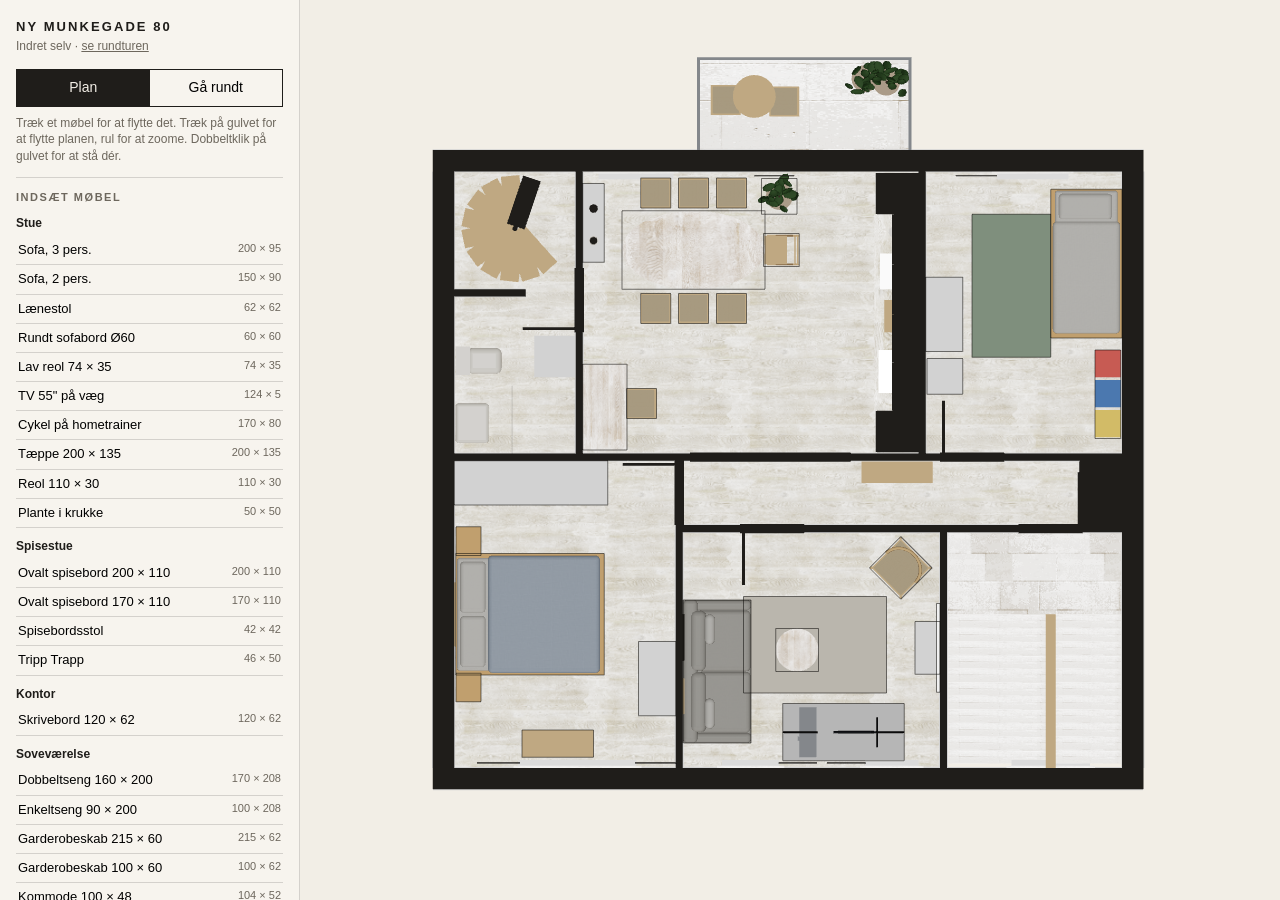
==== planner.html @ a4afc51c "Add planner: move, turn and add furniture on the plan, walk through the rooms planner.html reuses th" ====
<!doctype html>
<html lang="da">
<head>
  <meta charset="utf-8" />
  <meta name="viewport" content="width=device-width, initial-scale=1" />
  <title>Ny Munkegade 80 · Indret selv</title>
  <link rel="icon" href="data:," />
  <link rel="stylesheet" href="css/planner.css" />
  <script type="importmap">
    { "imports": { "three": "./lib/three.module.min.js" } }
  </script>
</head>
<body>
  <aside class="side">
    <header>
      <h1>Ny Munkegade 80</h1>
      <p>Indret selv · <a href="index.html">se rundturen</a></p>
    </header>

    <div class="modes" role="tablist">
      <button id="mode-plan" class="on">Plan</button>
      <button id="mode-walk">Gå rundt</button>
    </div>
    <p class="hint" id="hint"></p>

    <section id="sel" class="card" hidden>
      <h2 id="sel-name"></h2>
      <p id="sel-dims" class="dims"></p>
      <p id="sel-warn" class="warn" hidden>Overlapper en væg eller et andet møbel</p>
      <div class="row" id="sel-size" hidden>
        <label>B <input id="sel-w" type="number" min="5" max="600" step="1" /></label>
        <label>D <input id="sel-d" type="number" min="2" max="600" step="1" /></label>
        <label>H <input id="sel-h" type="number" min="1" max="250" step="1" /></label>
      </div>
      <div class="btns">
        <button data-act="rot90" title="R">Drej 90°</button>
        <button data-act="rot180" title="F">Vend 180°</button>
        <button data-act="rotL" title="Q">−15°</button>
        <button data-act="rotR" title="E">+15°</button>
        <button data-act="mirror" title="M">Spejlvend</button>
        <button data-act="dup" title="Ctrl+D">Kopiér</button>
        <button data-act="del" title="Delete" class="danger">Slet</button>
      </div>
    </section>

    <section class="card">
      <h2>Indsæt møbel</h2>
      <div id="catalog"></div>
    </section>

    <section class="card">
      <h2>Eget møbel med mål</h2>
      <form id="custom">
        <label class="full">Navn <input name="name" type="text" maxlength="30" placeholder="Fx ny sofa" required /></label>
        <div class="row">
          <label>Bredde <input name="w" type="number" min="5" max="600" step="1" placeholder="cm" required /></label>
          <label>Dybde <input name="d" type="number" min="2" max="600" step="1" placeholder="cm" required /></label>
          <label>Højde <input name="h" type="number" min="1" max="250" step="1" placeholder="cm" required /></label>
        </div>
        <div class="row">
          <label>Farve <input name="color" type="color" value="#c9b79a" /></label>
          <label class="grow">Billede (valgfrit) <input name="img" type="file" accept="image/*" /></label>
        </div>
        <p class="err" id="custom-err" hidden></p>
        <button type="submit">Indsæt</button>
      </form>
    </section>

    <section class="card">
      <h2>Indretning</h2>
      <p class="small" id="save-state">Gemmes automatisk i denne browser.</p>
      <div class="btns">
        <button id="export">Eksportér</button>
        <button id="import">Importér</button>
        <button id="reset" class="danger">Nulstil til forslag</button>
      </div>
      <input id="import-file" type="file" accept="application/json,.json" hidden />
    </section>
  </aside>

  <main class="stage">
    <canvas id="view"></canvas>
    <div id="labels"></div>
    <div class="loading" id="loading">Tegner planen…</div>
  </main>

  <script type="module" src="js/planner.js"></script>
</body>
</html>
---- css/planner.css ----
:root { --paper: #f2eee6; --ink: #1f1d1a; --muted: #6d675d; --line: rgba(31,29,26,.16); --accent: #1f6feb; --bad: #c0392b; }
* { box-sizing: border-box; }
[hidden] { display: none !important; }
html, body { margin: 0; height: 100%; background: var(--paper); color: var(--ink); font: 14px/1.4 "Helvetica Neue", Helvetica, Arial, sans-serif; -webkit-font-smoothing: antialiased; }
body { display: grid; grid-template-columns: 300px 1fr; overflow: hidden; }

.side { height: 100vh; overflow-y: auto; padding: 18px 16px 28px; border-right: 1px solid var(--line); background: #f7f4ee; }
.side header h1 { margin: 0; font-size: 13px; letter-spacing: .16em; text-transform: uppercase; }
.side header p { margin: 2px 0 14px; font-size: 12px; color: var(--muted); }
a { color: inherit; }

.modes { display: grid; grid-template-columns: 1fr 1fr; border: 1px solid var(--ink); }
.modes button { border: 0; background: transparent; padding: 8px; font: inherit; cursor: pointer; }
.modes button.on { background: var(--ink); color: var(--paper); }
.hint { font-size: 12px; color: var(--muted); margin: 8px 0 12px; min-height: 34px; }

.card { border-top: 1px solid var(--line); padding: 12px 0; }
.card h2 { margin: 0 0 8px; font-size: 11px; letter-spacing: .14em; text-transform: uppercase; color: var(--muted); font-weight: 600; }
.dims { margin: 0 0 8px; font-size: 13px; }
.warn { margin: 0 0 8px; font-size: 12px; color: var(--bad); }
.small { font-size: 12px; color: var(--muted); margin: 0 0 8px; }
.err { font-size: 12px; color: var(--bad); margin: 0 0 8px; }

.btns { display: flex; flex-wrap: wrap; gap: 6px; }
button { font: inherit; }
.btns button, form button { border: 1px solid var(--ink); background: transparent; padding: 5px 9px; font-size: 12px; cursor: pointer; }
.btns button:hover, form button:hover, .cat button:hover { background: var(--ink); color: var(--paper); }
.btns .danger { border-color: var(--bad); color: var(--bad); }
.btns .danger:hover { background: var(--bad); color: #fff; }

.cat h3 { margin: 10px 0 4px; font-size: 12px; font-weight: 600; }
.cat button { display: flex; justify-content: space-between; gap: 8px; width: 100%; text-align: left; border: 0; border-bottom: 1px solid var(--line); background: transparent; padding: 5px 2px; font-size: 13px; cursor: pointer; }
.cat button span { color: var(--muted); font-size: 11px; white-space: nowrap; }
.cat button:hover span { color: inherit; }

form label { display: grid; gap: 3px; font-size: 11px; color: var(--muted); }
form .full { margin-bottom: 8px; }
.row { display: flex; gap: 8px; margin-bottom: 8px; }
.row label { flex: 1; min-width: 0; display: grid; gap: 3px; font-size: 11px; color: var(--muted); }
.row .grow { flex: 2; }
input[type=text], input[type=number] { width: 100%; padding: 5px 6px; border: 1px solid var(--line); background: #fff; font: inherit; font-size: 13px; }
input[type=color] { width: 100%; height: 29px; padding: 0; border: 1px solid var(--line); background: #fff; }
input[type=file] { font-size: 11px; width: 100%; }

.stage { position: relative; height: 100vh; overflow: hidden; }
#view { position: absolute; inset: 0; width: 100%; height: 100%; display: block; touch-action: none; }
#labels { position: absolute; inset: 0; pointer-events: none; overflow: hidden; }
.lab { position: absolute; transform: translate(-50%, -50%); padding: 2px 6px; font-size: 11px; white-space: nowrap; background: var(--ink); color: var(--paper); }
.lab { z-index: 2; }
.lab.gap { z-index: 1; background: rgba(247,244,238,.92); color: var(--ink); border: 1px solid var(--line); }
.lab.bad { background: var(--bad); color: #fff; }
.loading { position: absolute; inset: 0; display: grid; place-items: center; background: var(--paper); font-size: 12px; letter-spacing: .2em; text-transform: uppercase; color: var(--muted); transition: opacity .5s; }
.loading.done { opacity: 0; pointer-events: none; }

@media (max-width: 760px) {
  body { grid-template-columns: 1fr; grid-template-rows: 55vh 45vh; }
  .stage { height: 55vh; grid-row: 1; }
  .side { height: 45vh; grid-row: 2; border-right: 0; border-top: 1px solid var(--line); }
}
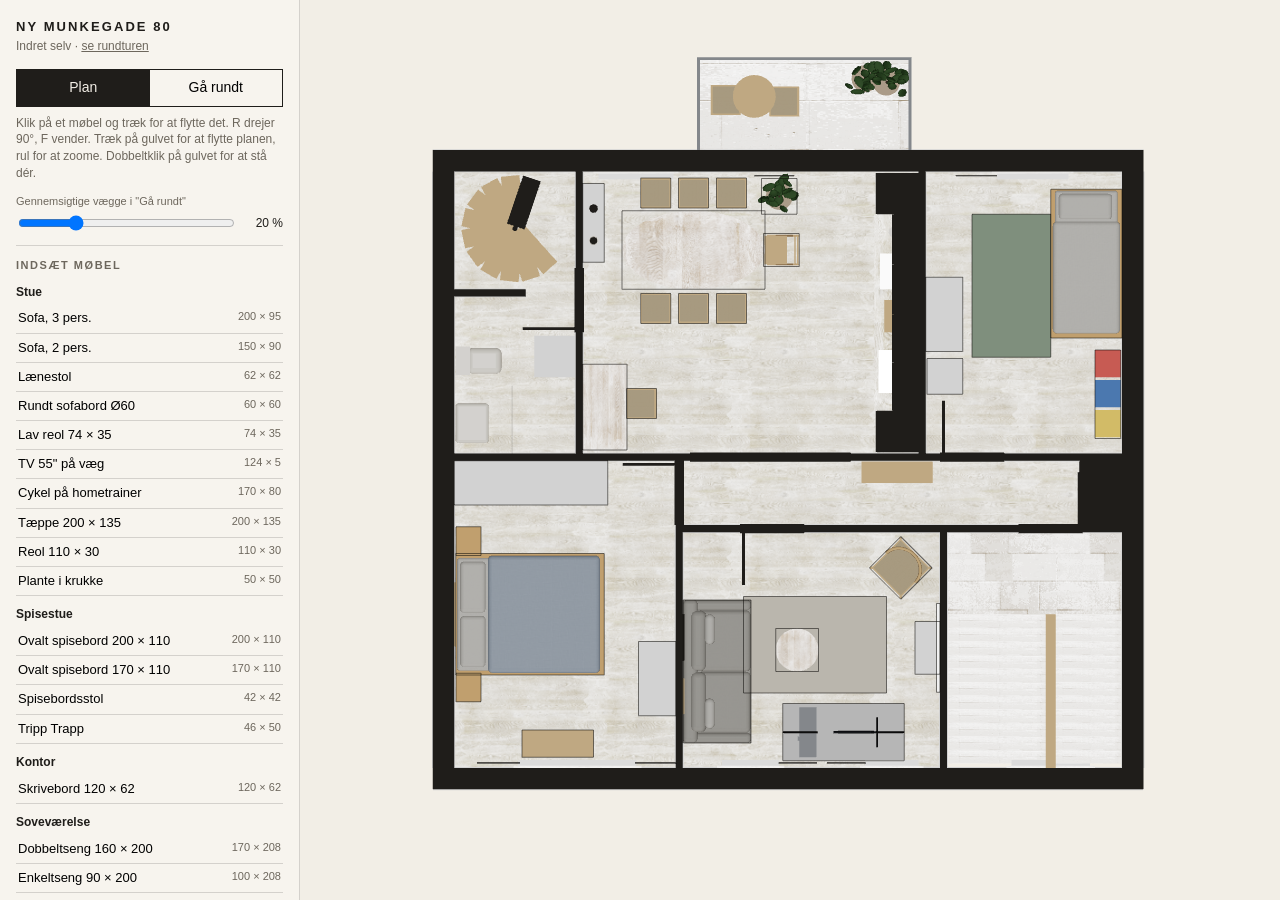
==== commit daf3feb0: "Planner: move furniture while walking, see-through walls, cache-busting Furniture can now be dragged" ====
--- a/planner.html
+++ b/planner.html
@@ -5,7 +5,7 @@
   <meta name="viewport" content="width=device-width, initial-scale=1" />
   <title>Ny Munkegade 80 · Indret selv</title>
   <link rel="icon" href="data:," />
-  <link rel="stylesheet" href="css/planner.css" />
+  <link rel="stylesheet" href="css/planner.css?v=4" />
   <script type="importmap">
     { "imports": { "three": "./lib/three.module.min.js" } }
   </script>
@@ -22,6 +22,9 @@
       <button id="mode-walk">Gå rundt</button>
     </div>
     <p class="hint" id="hint"></p>
+    <label class="slider">Gennemsigtige vægge i "Gå rundt"
+      <span><input id="walls" type="range" min="0" max="80" step="5" value="20" /><b id="walls-val">20 %</b></span>
+    </label>
 
     <section id="sel" class="card" hidden>
       <h2 id="sel-name"></h2>
@@ -81,9 +84,10 @@
   <main class="stage">
     <canvas id="view"></canvas>
     <div id="labels"></div>
+    <div id="toast" class="toast" hidden></div>
     <div class="loading" id="loading">Tegner planen…</div>
   </main>
 
-  <script type="module" src="js/planner.js"></script>
+  <script type="module" src="js/planner.js?v=4"></script>
 </body>
 </html>
--- a/css/planner.css
+++ b/css/planner.css
@@ -57,3 +57,10 @@
   .stage { height: 55vh; grid-row: 1; }
   .side { height: 45vh; grid-row: 2; border-right: 0; border-top: 1px solid var(--line); }
 }
+
+.toast { position: absolute; left: 50%; top: 18px; transform: translateX(-50%); padding: 8px 14px; background: var(--ink); color: var(--paper); font-size: 13px; z-index: 5; }
+
+.slider { display: grid; gap: 4px; font-size: 11px; color: var(--muted); margin-bottom: 12px; }
+.slider span { display: flex; align-items: center; gap: 8px; }
+.slider input { flex: 1; }
+.slider b { font-weight: 400; color: var(--ink); min-width: 38px; text-align: right; font-size: 12px; }
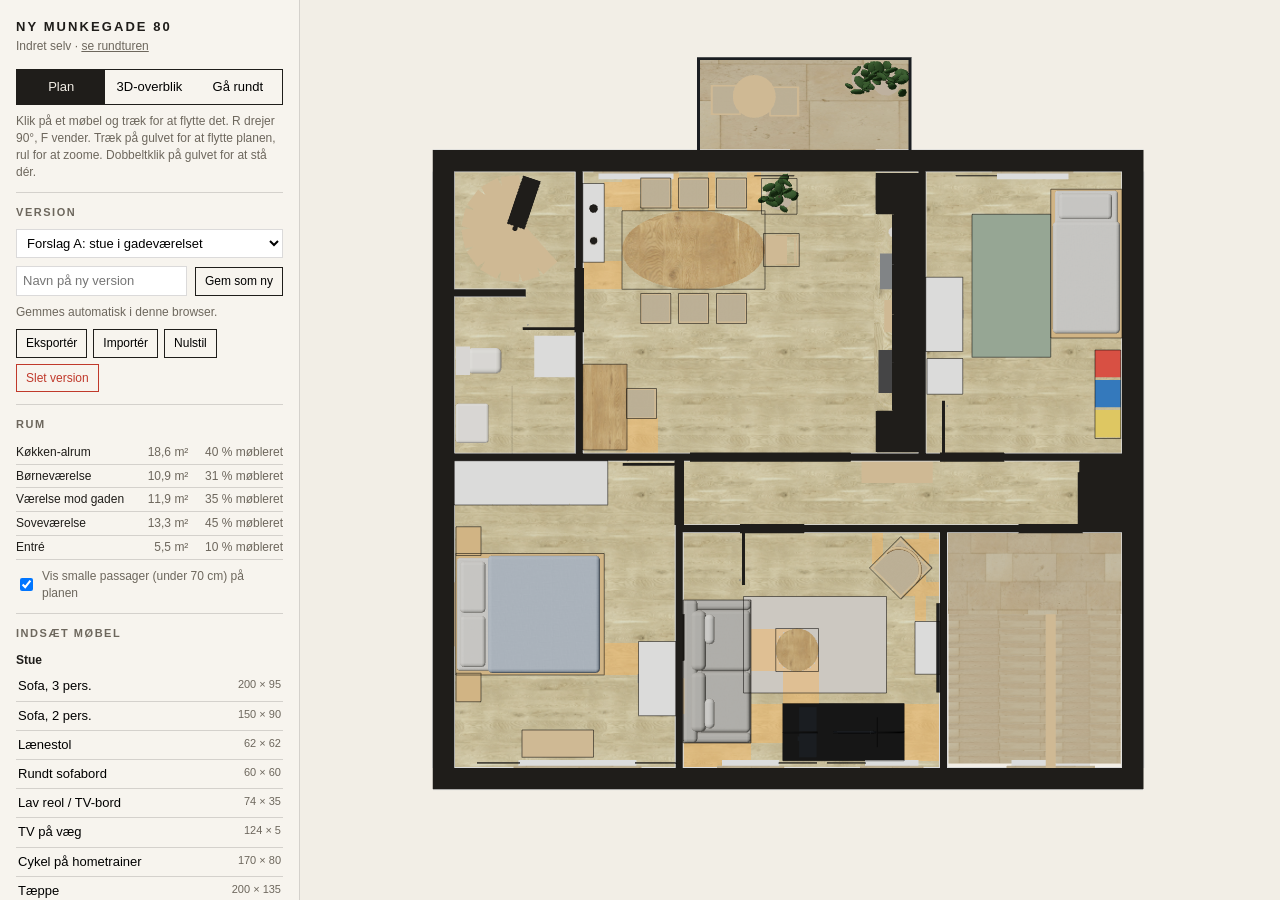
==== commit 8cc0eaa9: "Planner: room overview, resizable furniture, versions, 3D overview, room colours - furnished share p" ====
--- a/planner.html
+++ b/planner.html
@@ -5,7 +5,7 @@
   <meta name="viewport" content="width=device-width, initial-scale=1" />
   <title>Ny Munkegade 80 · Indret selv</title>
   <link rel="icon" href="data:," />
-  <link rel="stylesheet" href="css/planner.css?v=4" />
+  <link rel="stylesheet" href="css/planner.css?v=5" />
   <script type="importmap">
     { "imports": { "three": "./lib/three.module.min.js" } }
   </script>
@@ -17,23 +17,42 @@
       <p>Indret selv · <a href="index.html">se rundturen</a></p>
     </header>
 
-    <div class="modes" role="tablist">
+    <div class="modes three" role="tablist">
       <button id="mode-plan" class="on">Plan</button>
+      <button id="mode-doll">3D-overblik</button>
       <button id="mode-walk">Gå rundt</button>
     </div>
     <p class="hint" id="hint"></p>
-    <label class="slider">Gennemsigtige vægge i "Gå rundt"
+    <label class="slider" id="walls-row">Gennemsigtige vægge i "Gå rundt"
       <span><input id="walls" type="range" min="0" max="80" step="5" value="20" /><b id="walls-val">20 %</b></span>
     </label>
+
+    <section class="card">
+      <h2>Version</h2>
+      <select id="layouts" aria-label="Vælg version"></select>
+      <div class="row tight">
+        <label class="grow"><input id="layout-name" type="text" maxlength="40" placeholder="Navn på ny version" aria-label="Navn på ny version" /></label>
+        <button id="layout-save" type="button">Gem som ny</button>
+      </div>
+      <p class="err" id="layout-err" hidden></p>
+      <p class="small" id="save-state">Gemmes automatisk i denne browser.</p>
+      <div class="btns">
+        <button id="export">Eksportér</button>
+        <button id="import">Importér</button>
+        <button id="reset">Nulstil</button>
+        <button id="layout-del" class="danger">Slet version</button>
+      </div>
+      <input id="import-file" type="file" accept="application/json,.json" hidden />
+    </section>
 
     <section id="sel" class="card" hidden>
       <h2 id="sel-name"></h2>
       <p id="sel-dims" class="dims"></p>
       <p id="sel-warn" class="warn" hidden>Overlapper en væg eller et andet møbel</p>
-      <div class="row" id="sel-size" hidden>
-        <label>B <input id="sel-w" type="number" min="5" max="600" step="1" /></label>
-        <label>D <input id="sel-d" type="number" min="2" max="600" step="1" /></label>
-        <label>H <input id="sel-h" type="number" min="1" max="250" step="1" /></label>
+      <div class="row" id="sel-size">
+        <label id="sel-w-l">Bredde, cm <input id="sel-w" type="number" step="1" /></label>
+        <label id="sel-d-l">Dybde, cm <input id="sel-d" type="number" step="1" /></label>
+        <label id="sel-h-l">Højde, cm <input id="sel-h" type="number" step="1" /></label>
       </div>
       <div class="btns">
         <button data-act="rot90" title="R">Drej 90°</button>
@@ -44,6 +63,12 @@
         <button data-act="dup" title="Ctrl+D">Kopiér</button>
         <button data-act="del" title="Delete" class="danger">Slet</button>
       </div>
+    </section>
+
+    <section class="card">
+      <h2>Rum</h2>
+      <table id="rooms" class="rooms"></table>
+      <label class="check"><input id="narrow" type="checkbox" checked /> Vis smalle passager (under 70 cm) på planen</label>
     </section>
 
     <section class="card">
@@ -70,14 +95,9 @@
     </section>
 
     <section class="card">
-      <h2>Indretning</h2>
-      <p class="small" id="save-state">Gemmes automatisk i denne browser.</p>
-      <div class="btns">
-        <button id="export">Eksportér</button>
-        <button id="import">Importér</button>
-        <button id="reset" class="danger">Nulstil til forslag</button>
-      </div>
-      <input id="import-file" type="file" accept="application/json,.json" hidden />
+      <h2>Farver pr. rum</h2>
+      <div id="colors"></div>
+      <p class="small">Vægfarven ses i 3D-overblik og Gå rundt. Gulvet ses i alle visninger.</p>
     </section>
   </aside>
 
@@ -88,6 +108,6 @@
     <div class="loading" id="loading">Tegner planen…</div>
   </main>
 
-  <script type="module" src="js/planner.js?v=4"></script>
+  <script type="module" src="js/planner.js?v=5"></script>
 </body>
 </html>
--- a/css/planner.css
+++ b/css/planner.css
@@ -64,3 +64,18 @@
 .slider span { display: flex; align-items: center; gap: 8px; }
 .slider input { flex: 1; }
 .slider b { font-weight: 400; color: var(--ink); min-width: 38px; text-align: right; font-size: 12px; }
+
+.modes.three { grid-template-columns: 1fr 1fr 1fr; }
+.modes button { font-size: 13px; padding: 8px 2px; }
+select { width: 100%; padding: 5px 6px; border: 1px solid var(--line); background: #fff; font: inherit; font-size: 13px; margin-bottom: 8px; }
+.row.tight { align-items: end; }
+.row.tight button { border: 1px solid var(--ink); background: transparent; padding: 5px 9px; font-size: 12px; cursor: pointer; white-space: nowrap; }
+.row.tight button:hover { background: var(--ink); color: var(--paper); }
+button:disabled { opacity: .35; cursor: default; pointer-events: none; }
+.rooms { width: 100%; border-collapse: collapse; font-size: 12px; margin-bottom: 8px; }
+.rooms td { padding: 3px 0; border-bottom: 1px solid var(--line); }
+.rooms td:nth-child(2), .rooms td:nth-child(3) { text-align: right; color: var(--muted); white-space: nowrap; padding-left: 8px; }
+.check { display: flex; gap: 6px; align-items: center; font-size: 12px; color: var(--muted); }
+.colrow { display: grid; grid-template-columns: 1fr 44px 104px; gap: 6px; align-items: center; margin-bottom: 6px; font-size: 12px; }
+.colrow select { margin: 0; font-size: 12px; padding: 4px; }
+.colrow input[type=color] { height: 26px; }
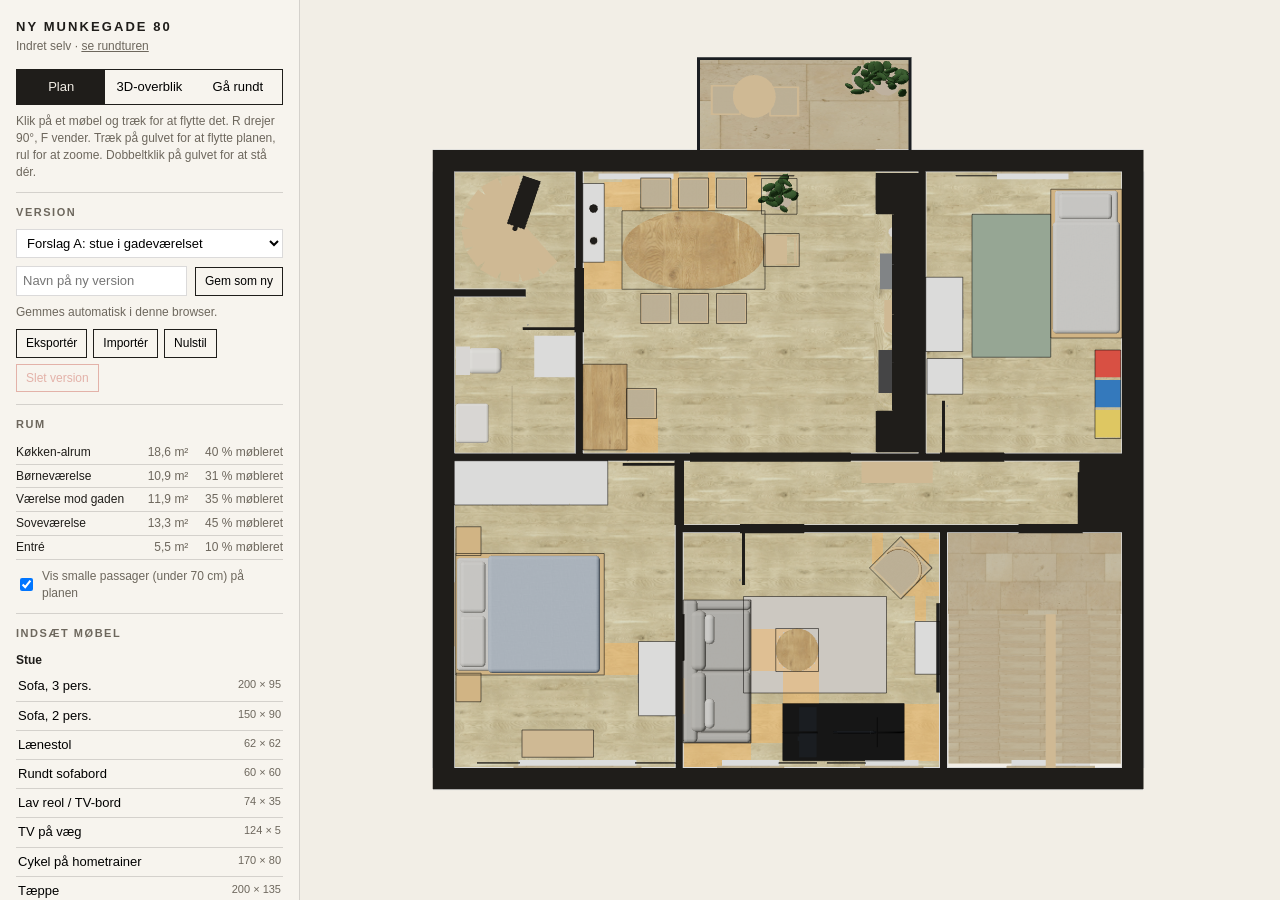
==== commit 18872101: "Planner: proposals can no longer be deleted, and a deleted one is restored A proposal missing from t" ====
--- a/planner.html
+++ b/planner.html
@@ -5,7 +5,7 @@
   <meta name="viewport" content="width=device-width, initial-scale=1" />
   <title>Ny Munkegade 80 · Indret selv</title>
   <link rel="icon" href="data:," />
-  <link rel="stylesheet" href="css/planner.css?v=5" />
+  <link rel="stylesheet" href="css/planner.css?v=6" />
   <script type="importmap">
     { "imports": { "three": "./lib/three.module.min.js" } }
   </script>
@@ -108,6 +108,6 @@
     <div class="loading" id="loading">Tegner planen…</div>
   </main>
 
-  <script type="module" src="js/planner.js?v=5"></script>
+  <script type="module" src="js/planner.js?v=6"></script>
 </body>
 </html>
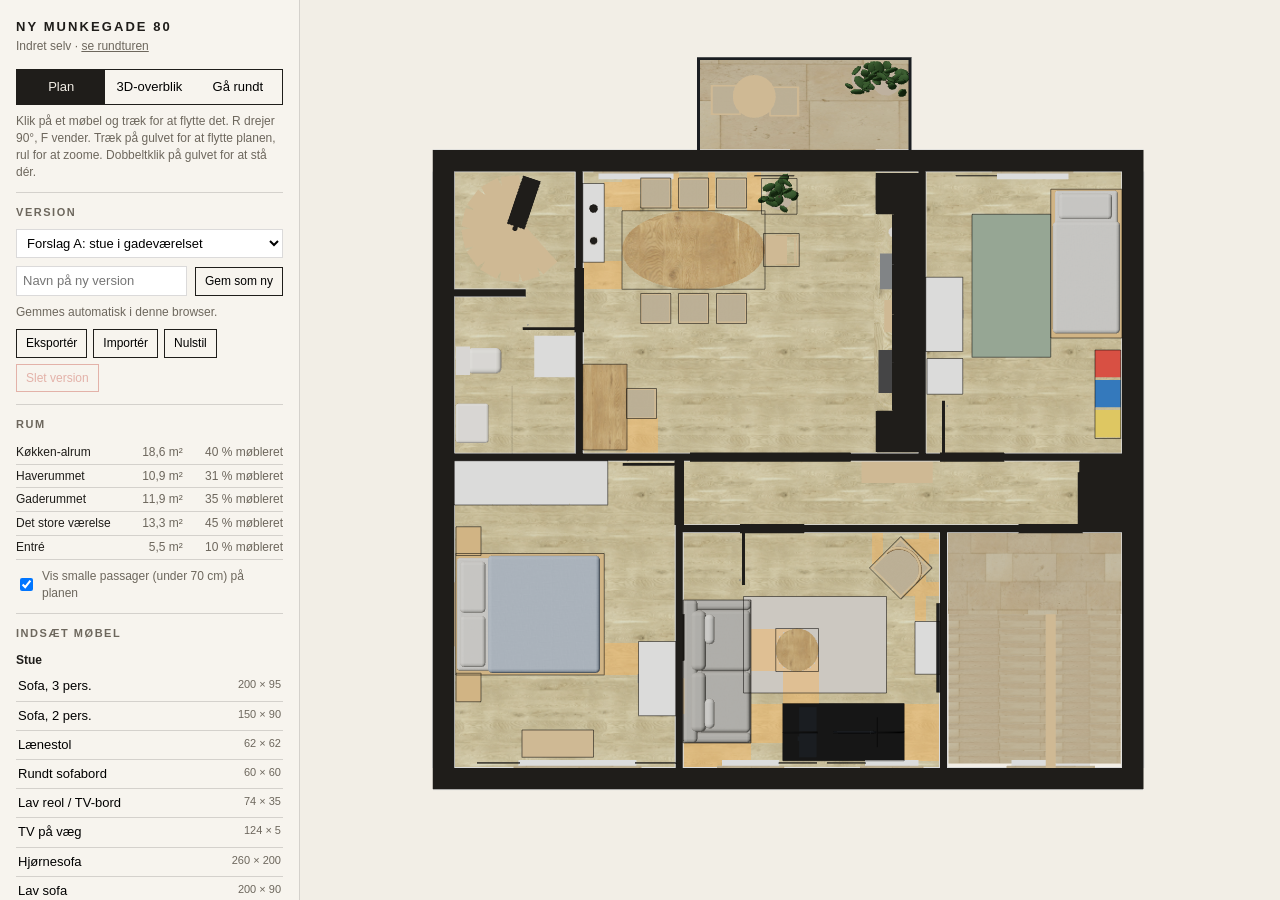
==== commit 3c8a40a6: "Planner: five Nordic layouts and 16 new furniture pieces New pieces include a corner sofa with an L-" ====
--- a/planner.html
+++ b/planner.html
@@ -5,7 +5,7 @@
   <meta name="viewport" content="width=device-width, initial-scale=1" />
   <title>Ny Munkegade 80 · Indret selv</title>
   <link rel="icon" href="data:," />
-  <link rel="stylesheet" href="css/planner.css?v=6" />
+  <link rel="stylesheet" href="css/planner.css?v=7" />
   <script type="importmap">
     { "imports": { "three": "./lib/three.module.min.js" } }
   </script>
@@ -108,6 +108,6 @@
     <div class="loading" id="loading">Tegner planen…</div>
   </main>
 
-  <script type="module" src="js/planner.js?v=6"></script>
+  <script type="module" src="js/planner.js?v=7"></script>
 </body>
 </html>
